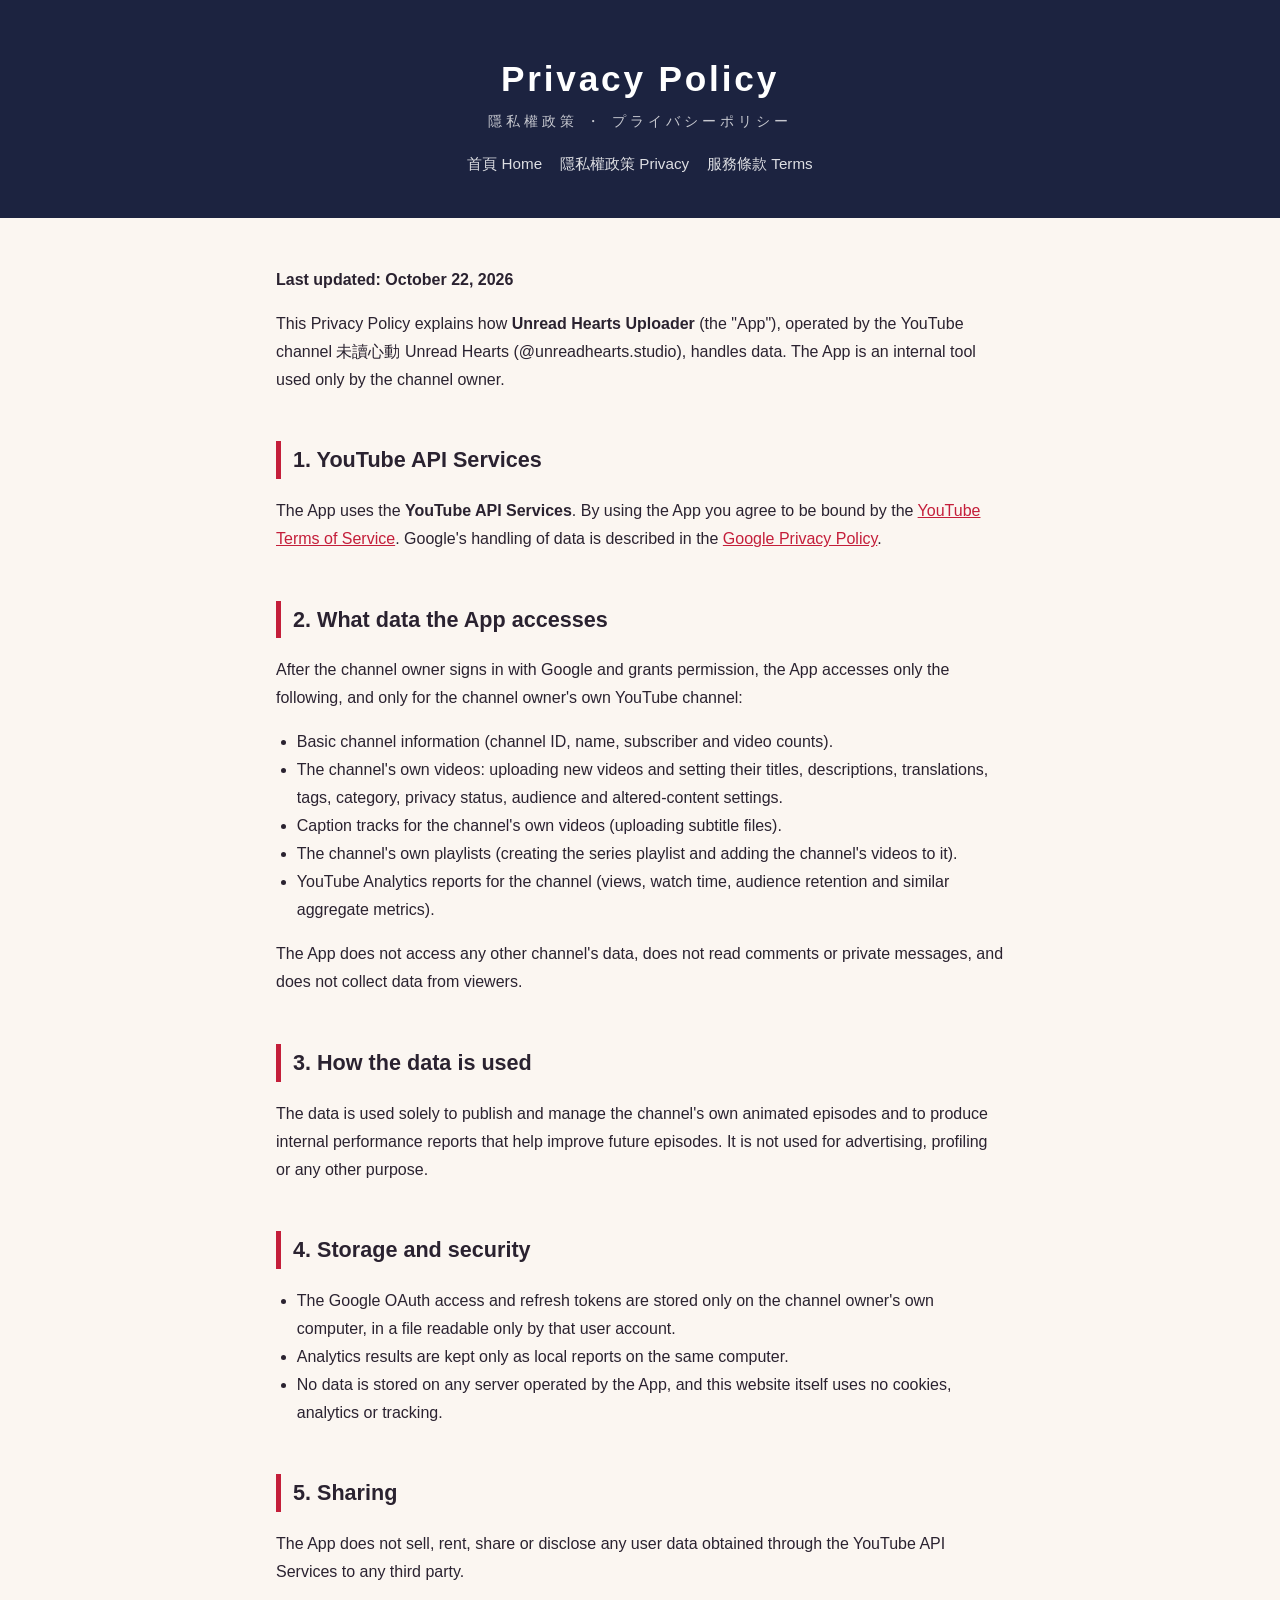
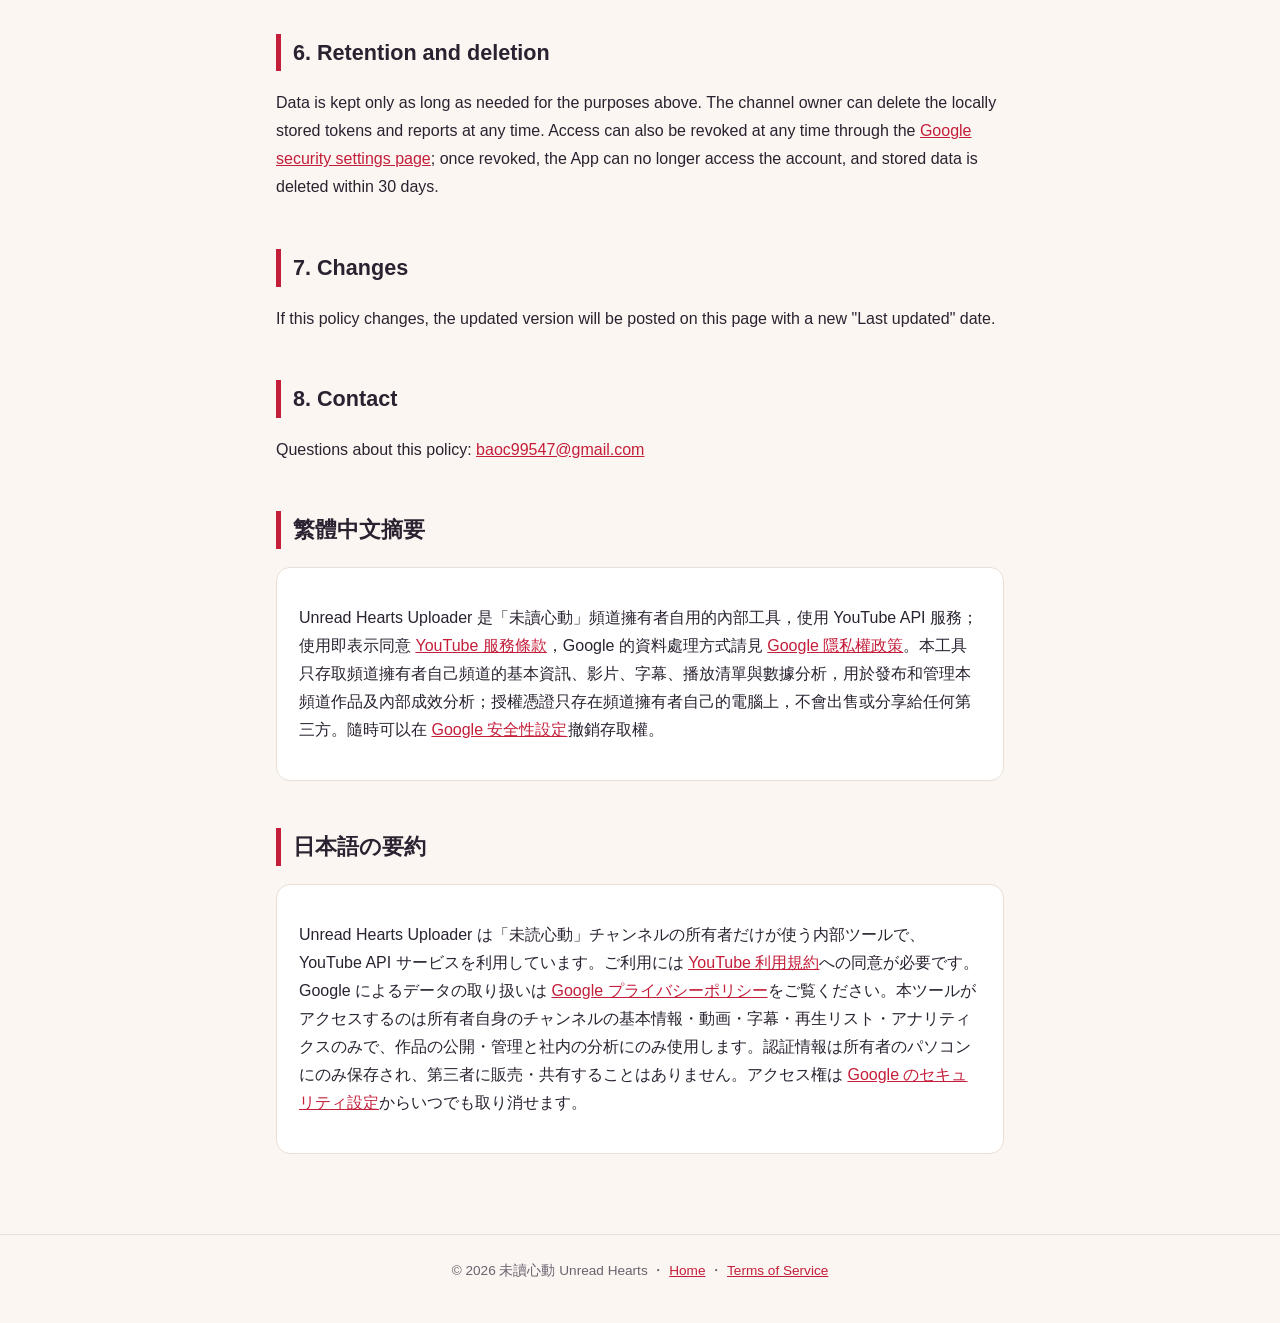
==== privacy.html @ 2172d9d4 "Add homepage, privacy policy and terms of service" ====
<!doctype html>
<html lang="en">
<head>
<meta charset="utf-8">
<meta name="viewport" content="width=device-width, initial-scale=1">
<title>Privacy Policy — Unread Hearts</title>
<link rel="stylesheet" href="style.css">
</head>
<body>
<header>
  <h1>Privacy Policy</h1>
  <div class="en">隱私權政策 ・ プライバシーポリシー</div>
  <nav>
    <a href="index.html">首頁 Home</a>
    <a href="privacy.html">隱私權政策 Privacy</a>
    <a href="terms.html">服務條款 Terms</a>
  </nav>
</header>
<main>
  <p><strong>Last updated: October 22, 2026</strong></p>
  <p>This Privacy Policy explains how <strong>Unread Hearts Uploader</strong> (the "App"), operated by the YouTube channel 未讀心動 Unread Hearts (@unreadhearts.studio), handles data. The App is an internal tool used only by the channel owner.</p>

  <h2>1. YouTube API Services</h2>
  <p>The App uses the <strong>YouTube API Services</strong>. By using the App you agree to be bound by the <a href="https://www.youtube.com/t/terms">YouTube Terms of Service</a>. Google's handling of data is described in the <a href="https://policies.google.com/privacy">Google Privacy Policy</a>.</p>

  <h2>2. What data the App accesses</h2>
  <p>After the channel owner signs in with Google and grants permission, the App accesses only the following, and only for the channel owner's own YouTube channel:</p>
  <ul>
    <li>Basic channel information (channel ID, name, subscriber and video counts).</li>
    <li>The channel's own videos: uploading new videos and setting their titles, descriptions, translations, tags, category, privacy status, audience and altered-content settings.</li>
    <li>Caption tracks for the channel's own videos (uploading subtitle files).</li>
    <li>The channel's own playlists (creating the series playlist and adding the channel's videos to it).</li>
    <li>YouTube Analytics reports for the channel (views, watch time, audience retention and similar aggregate metrics).</li>
  </ul>
  <p>The App does not access any other channel's data, does not read comments or private messages, and does not collect data from viewers.</p>

  <h2>3. How the data is used</h2>
  <p>The data is used solely to publish and manage the channel's own animated episodes and to produce internal performance reports that help improve future episodes. It is not used for advertising, profiling or any other purpose.</p>

  <h2>4. Storage and security</h2>
  <ul>
    <li>The Google OAuth access and refresh tokens are stored only on the channel owner's own computer, in a file readable only by that user account.</li>
    <li>Analytics results are kept only as local reports on the same computer.</li>
    <li>No data is stored on any server operated by the App, and this website itself uses no cookies, analytics or tracking.</li>
  </ul>

  <h2>5. Sharing</h2>
  <p>The App does not sell, rent, share or disclose any user data obtained through the YouTube API Services to any third party.</p>

  <h2>6. Retention and deletion</h2>
  <p>Data is kept only as long as needed for the purposes above. The channel owner can delete the locally stored tokens and reports at any time. Access can also be revoked at any time through the <a href="https://security.google.com/settings/security/permissions">Google security settings page</a>; once revoked, the App can no longer access the account, and stored data is deleted within 30 days.</p>

  <h2>7. Changes</h2>
  <p>If this policy changes, the updated version will be posted on this page with a new "Last updated" date.</p>

  <h2>8. Contact</h2>
  <p>Questions about this policy: <a href="mailto:baoc99547@gmail.com">baoc99547@gmail.com</a></p>

  <h2>繁體中文摘要</h2>
  <div class="card">
    <p>Unread Hearts Uploader 是「未讀心動」頻道擁有者自用的內部工具，使用 YouTube API 服務；使用即表示同意 <a href="https://www.youtube.com/t/terms">YouTube 服務條款</a>，Google 的資料處理方式請見 <a href="https://policies.google.com/privacy">Google 隱私權政策</a>。本工具只存取頻道擁有者自己頻道的基本資訊、影片、字幕、播放清單與數據分析，用於發布和管理本頻道作品及內部成效分析；授權憑證只存在頻道擁有者自己的電腦上，不會出售或分享給任何第三方。隨時可以在 <a href="https://security.google.com/settings/security/permissions">Google 安全性設定</a>撤銷存取權。</p>
  </div>

  <h2>日本語の要約</h2>
  <div class="card">
    <p>Unread Hearts Uploader は「未読心動」チャンネルの所有者だけが使う内部ツールで、YouTube API サービスを利用しています。ご利用には <a href="https://www.youtube.com/t/terms">YouTube 利用規約</a>への同意が必要です。Google によるデータの取り扱いは <a href="https://policies.google.com/privacy">Google プライバシーポリシー</a>をご覧ください。本ツールがアクセスするのは所有者自身のチャンネルの基本情報・動画・字幕・再生リスト・アナリティクスのみで、作品の公開・管理と社内の分析にのみ使用します。認証情報は所有者のパソコンにのみ保存され、第三者に販売・共有することはありません。アクセス権は <a href="https://security.google.com/settings/security/permissions">Google のセキュリティ設定</a>からいつでも取り消せます。</p>
  </div>
</main>
<footer>
  © 2026 未讀心動 Unread Hearts ・ <a href="index.html">Home</a> ・ <a href="terms.html">Terms of Service</a>
</footer>
</body>
</html>
---- style.css ----
:root {
  --bg: #fbf6f1;
  --ink: #2a2230;
  --muted: #6d6170;
  --accent: #c41e3a;
  --navy: #1c2340;
  --card: #ffffff;
  --line: #eadfd6;
}
@media (prefers-color-scheme: dark) {
  :root {
    --bg: #15131c;
    --ink: #f1e9ee;
    --muted: #b3a7b5;
    --accent: #ff5a73;
    --navy: #0e1020;
    --card: #1f1c28;
    --line: #322c3d;
  }
}
* { box-sizing: border-box; }
body {
  margin: 0;
  background: var(--bg);
  color: var(--ink);
  font-family: -apple-system, "Hiragino Sans", "PingFang TC", "Noto Sans JP", "Noto Sans TC", sans-serif;
  line-height: 1.75;
}
header {
  background: var(--navy);
  color: #fff;
  padding: 48px 16px 40px;
  text-align: center;
}
header h1 { margin: 0; font-size: 2.2rem; letter-spacing: 0.08em; }
header .en { opacity: 0.75; letter-spacing: 0.3em; font-size: 0.85rem; text-transform: uppercase; }
nav { margin-top: 18px; display: flex; gap: 18px; justify-content: center; flex-wrap: wrap; }
nav a { color: #fff; opacity: 0.85; text-decoration: none; font-size: 0.95rem; }
nav a:hover { opacity: 1; text-decoration: underline; }
main { max-width: 760px; margin: 0 auto; padding: 32px 16px 64px; }
h2 { border-left: 5px solid var(--accent); padding-left: 12px; margin-top: 2.2em; font-size: 1.35rem; }
h3 { margin-top: 1.6em; font-size: 1.1rem; }
.card {
  background: var(--card);
  border: 1px solid var(--line);
  border-radius: 14px;
  padding: 20px 22px;
  margin: 16px 0;
}
.series { display: flex; gap: 18px; align-items: center; flex-wrap: wrap; }
.series img { width: 140px; border-radius: 10px; }
.series div { flex: 1; min-width: 220px; }
.btn {
  display: inline-block;
  background: var(--accent);
  color: #fff;
  padding: 8px 16px;
  border-radius: 999px;
  text-decoration: none;
  font-weight: 600;
  margin-top: 6px;
}
a { color: var(--accent); }
.lang { color: var(--muted); font-size: 0.9rem; }
ul { padding-left: 1.3em; }
footer { text-align: center; color: var(--muted); font-size: 0.85rem; padding: 24px 16px 40px; border-top: 1px solid var(--line); }
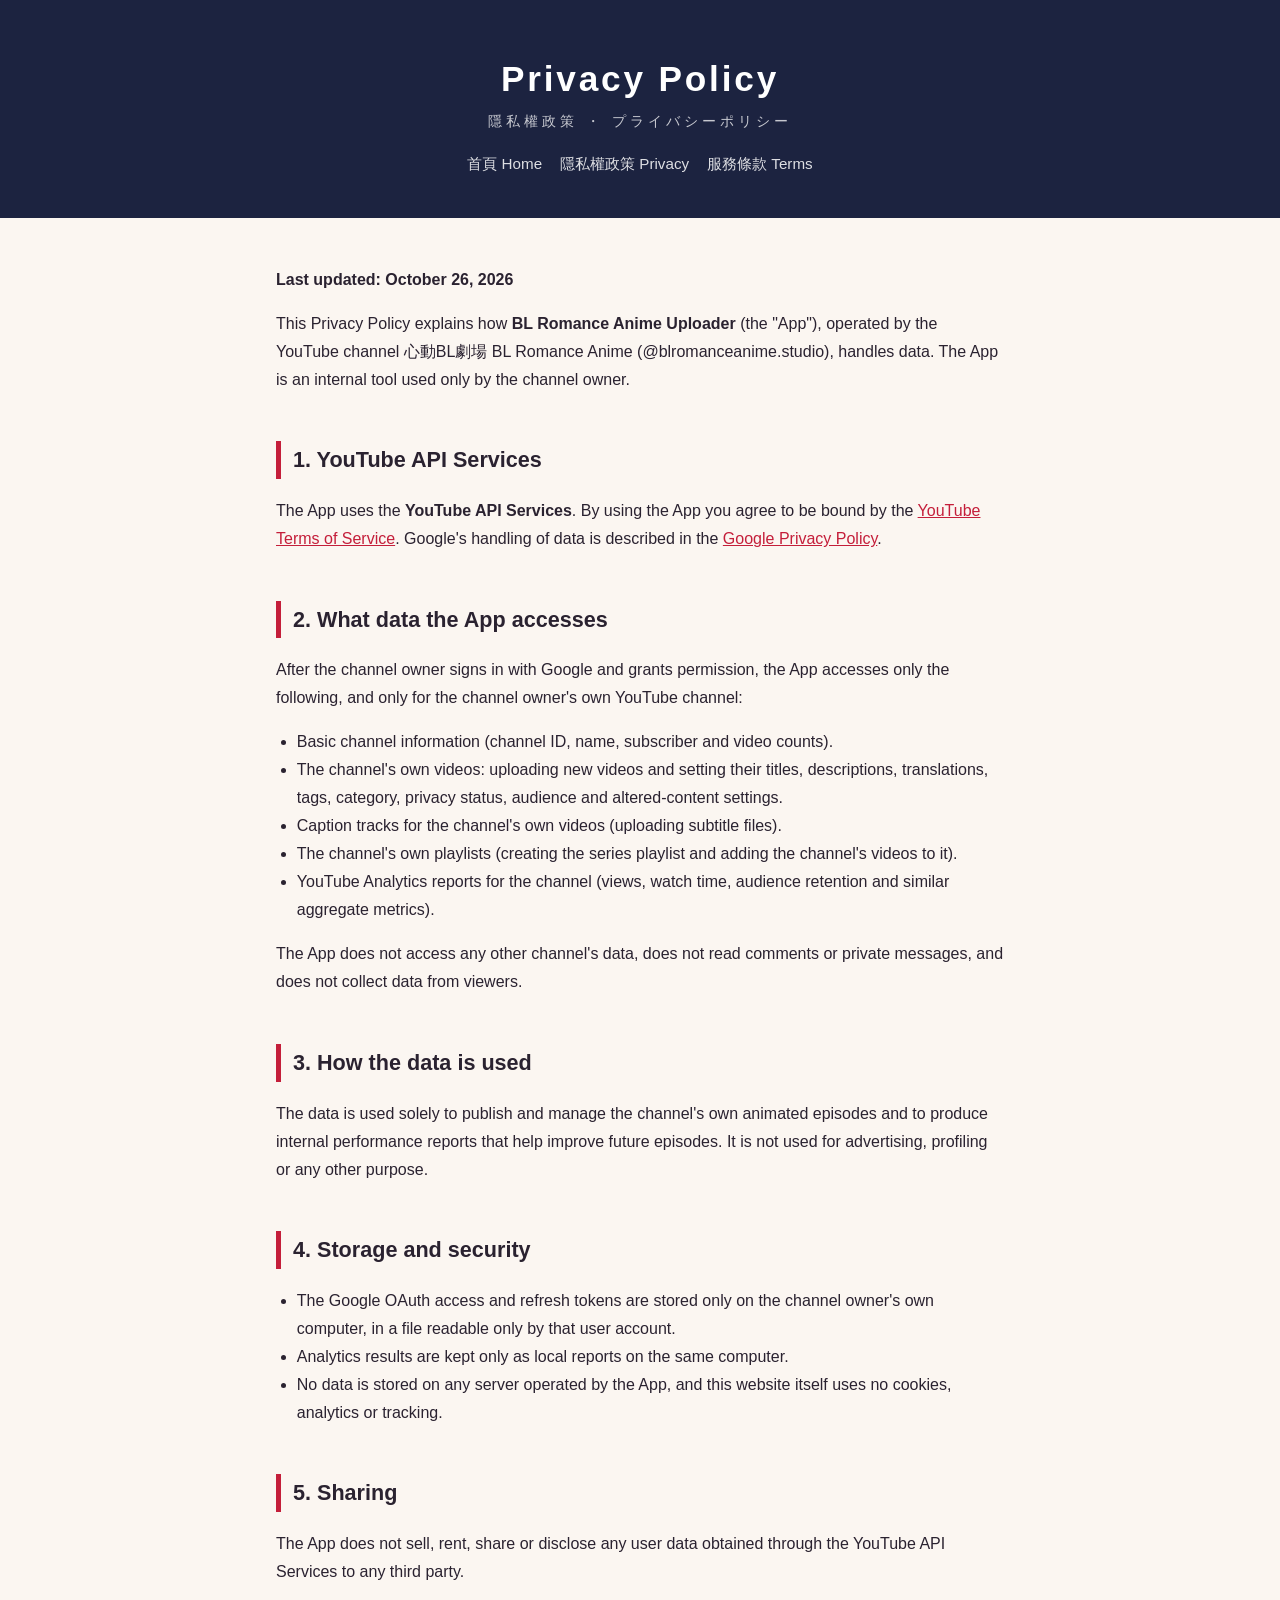
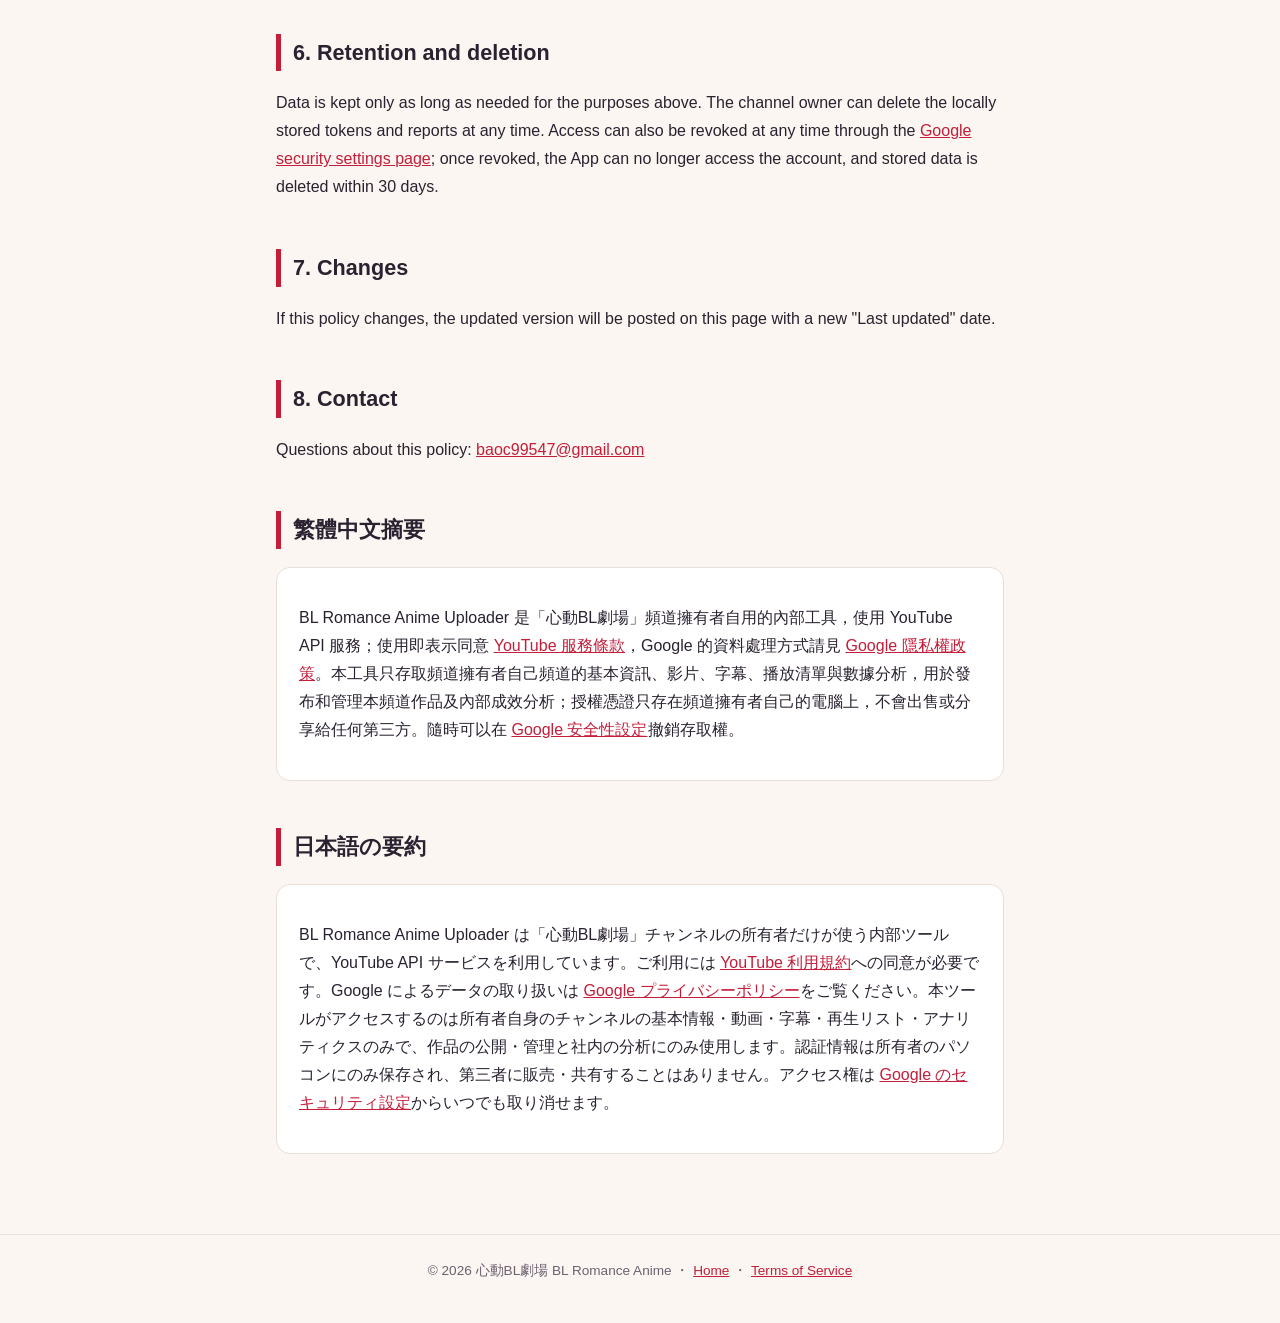
==== commit 614fc8fb: "Update brand references in privacy policy" ====
--- a/privacy.html
+++ b/privacy.html
@@ -3,7 +3,7 @@
 <head>
 <meta charset="utf-8">
 <meta name="viewport" content="width=device-width, initial-scale=1">
-<title>Privacy Policy — Unread Hearts</title>
+<title>Privacy Policy — BL Romance Anime</title>
 <link rel="stylesheet" href="style.css">
 </head>
 <body>
@@ -17,8 +17,8 @@
   </nav>
 </header>
 <main>
-  <p><strong>Last updated: October 22, 2026</strong></p>
-  <p>This Privacy Policy explains how <strong>Unread Hearts Uploader</strong> (the "App"), operated by the YouTube channel 未讀心動 Unread Hearts (@unreadhearts.studio), handles data. The App is an internal tool used only by the channel owner.</p>
+  <p><strong>Last updated: October 26, 2026</strong></p>
+  <p>This Privacy Policy explains how <strong>BL Romance Anime Uploader</strong> (the "App"), operated by the YouTube channel 心動BL劇場 BL Romance Anime (@blromanceanime.studio), handles data. The App is an internal tool used only by the channel owner.</p>
 
   <h2>1. YouTube API Services</h2>
   <p>The App uses the <strong>YouTube API Services</strong>. By using the App you agree to be bound by the <a href="https://www.youtube.com/t/terms">YouTube Terms of Service</a>. Google's handling of data is described in the <a href="https://policies.google.com/privacy">Google Privacy Policy</a>.</p>
@@ -58,16 +58,16 @@
 
   <h2>繁體中文摘要</h2>
   <div class="card">
-    <p>Unread Hearts Uploader 是「未讀心動」頻道擁有者自用的內部工具，使用 YouTube API 服務；使用即表示同意 <a href="https://www.youtube.com/t/terms">YouTube 服務條款</a>，Google 的資料處理方式請見 <a href="https://policies.google.com/privacy">Google 隱私權政策</a>。本工具只存取頻道擁有者自己頻道的基本資訊、影片、字幕、播放清單與數據分析，用於發布和管理本頻道作品及內部成效分析；授權憑證只存在頻道擁有者自己的電腦上，不會出售或分享給任何第三方。隨時可以在 <a href="https://security.google.com/settings/security/permissions">Google 安全性設定</a>撤銷存取權。</p>
+    <p>BL Romance Anime Uploader 是「心動BL劇場」頻道擁有者自用的內部工具，使用 YouTube API 服務；使用即表示同意 <a href="https://www.youtube.com/t/terms">YouTube 服務條款</a>，Google 的資料處理方式請見 <a href="https://policies.google.com/privacy">Google 隱私權政策</a>。本工具只存取頻道擁有者自己頻道的基本資訊、影片、字幕、播放清單與數據分析，用於發布和管理本頻道作品及內部成效分析；授權憑證只存在頻道擁有者自己的電腦上，不會出售或分享給任何第三方。隨時可以在 <a href="https://security.google.com/settings/security/permissions">Google 安全性設定</a>撤銷存取權。</p>
   </div>
 
   <h2>日本語の要約</h2>
   <div class="card">
-    <p>Unread Hearts Uploader は「未読心動」チャンネルの所有者だけが使う内部ツールで、YouTube API サービスを利用しています。ご利用には <a href="https://www.youtube.com/t/terms">YouTube 利用規約</a>への同意が必要です。Google によるデータの取り扱いは <a href="https://policies.google.com/privacy">Google プライバシーポリシー</a>をご覧ください。本ツールがアクセスするのは所有者自身のチャンネルの基本情報・動画・字幕・再生リスト・アナリティクスのみで、作品の公開・管理と社内の分析にのみ使用します。認証情報は所有者のパソコンにのみ保存され、第三者に販売・共有することはありません。アクセス権は <a href="https://security.google.com/settings/security/permissions">Google のセキュリティ設定</a>からいつでも取り消せます。</p>
+    <p>BL Romance Anime Uploader は「心動BL劇場」チャンネルの所有者だけが使う内部ツールで、YouTube API サービスを利用しています。ご利用には <a href="https://www.youtube.com/t/terms">YouTube 利用規約</a>への同意が必要です。Google によるデータの取り扱いは <a href="https://policies.google.com/privacy">Google プライバシーポリシー</a>をご覧ください。本ツールがアクセスするのは所有者自身のチャンネルの基本情報・動画・字幕・再生リスト・アナリティクスのみで、作品の公開・管理と社内の分析にのみ使用します。認証情報は所有者のパソコンにのみ保存され、第三者に販売・共有することはありません。アクセス権は <a href="https://security.google.com/settings/security/permissions">Google のセキュリティ設定</a>からいつでも取り消せます。</p>
   </div>
 </main>
 <footer>
-  © 2026 未讀心動 Unread Hearts ・ <a href="index.html">Home</a> ・ <a href="terms.html">Terms of Service</a>
+  © 2026 心動BL劇場 BL Romance Anime ・ <a href="index.html">Home</a> ・ <a href="terms.html">Terms of Service</a>
 </footer>
 </body>
 </html>
